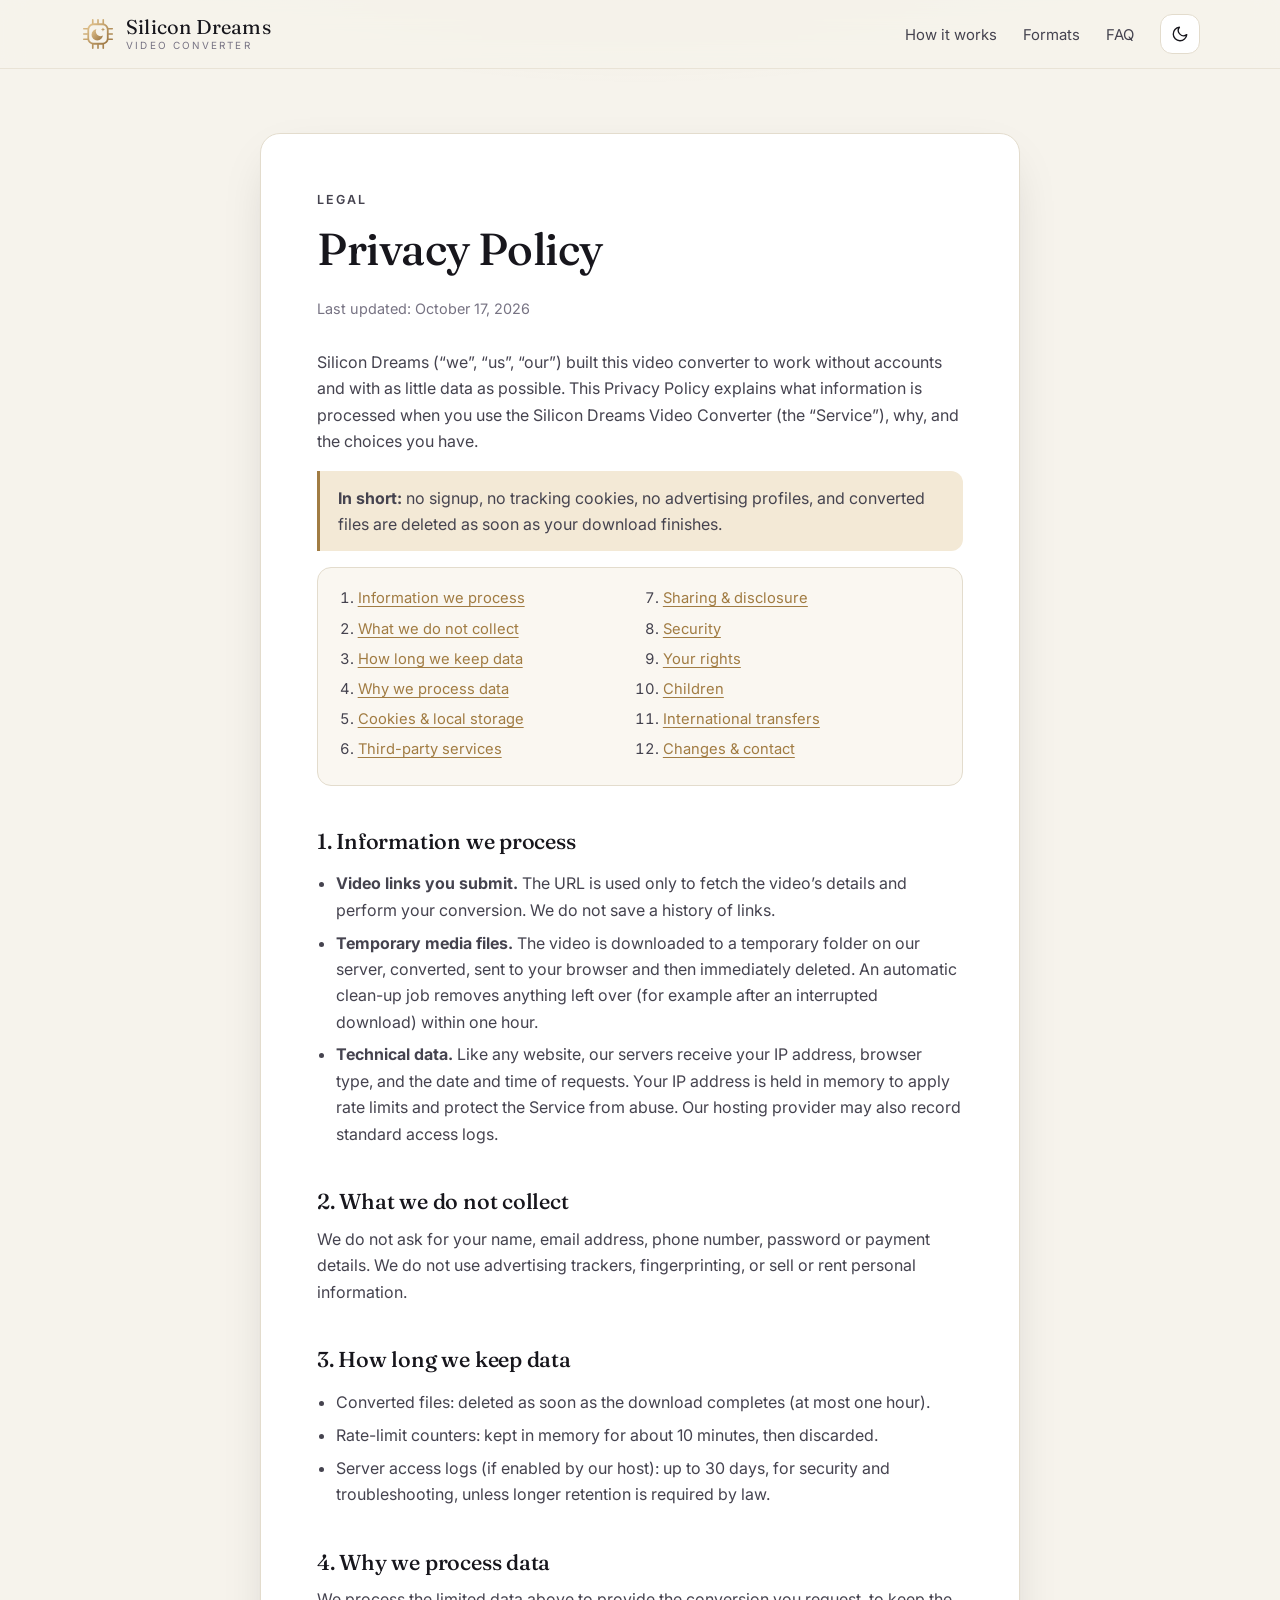
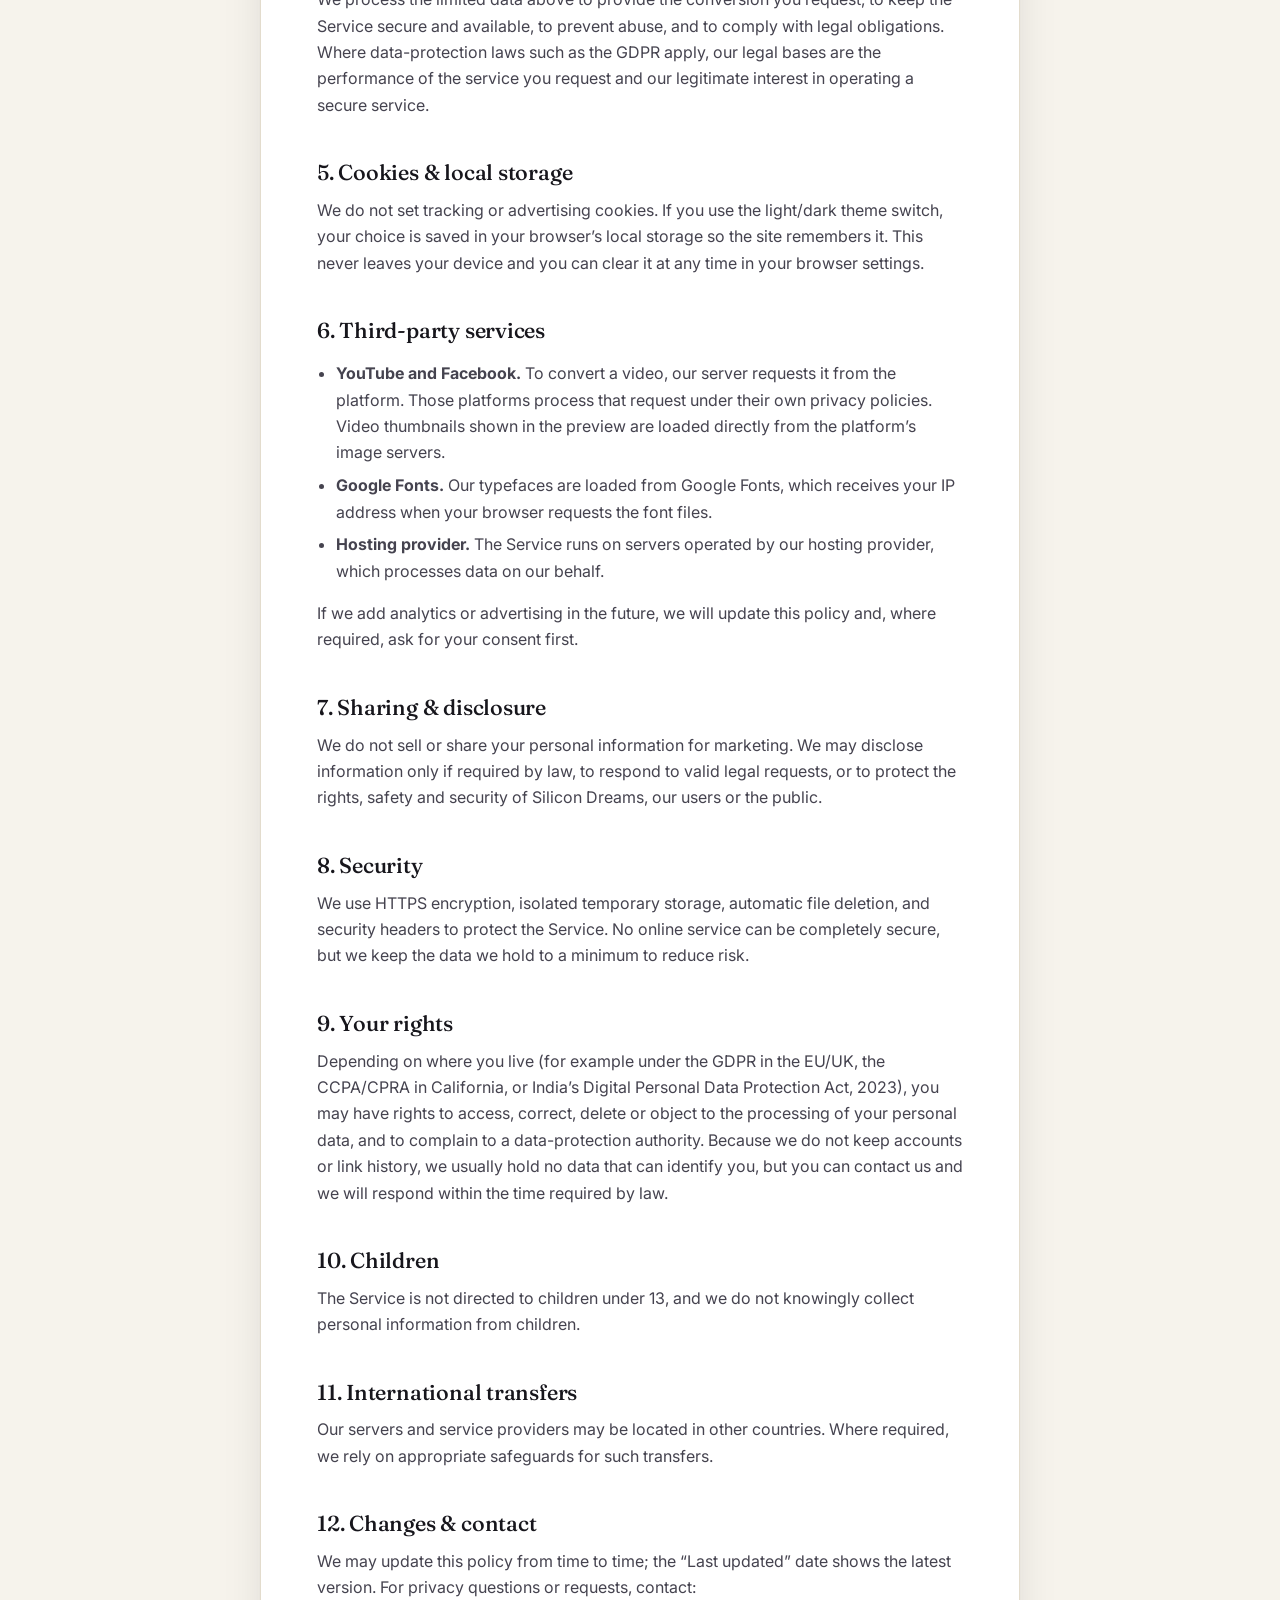
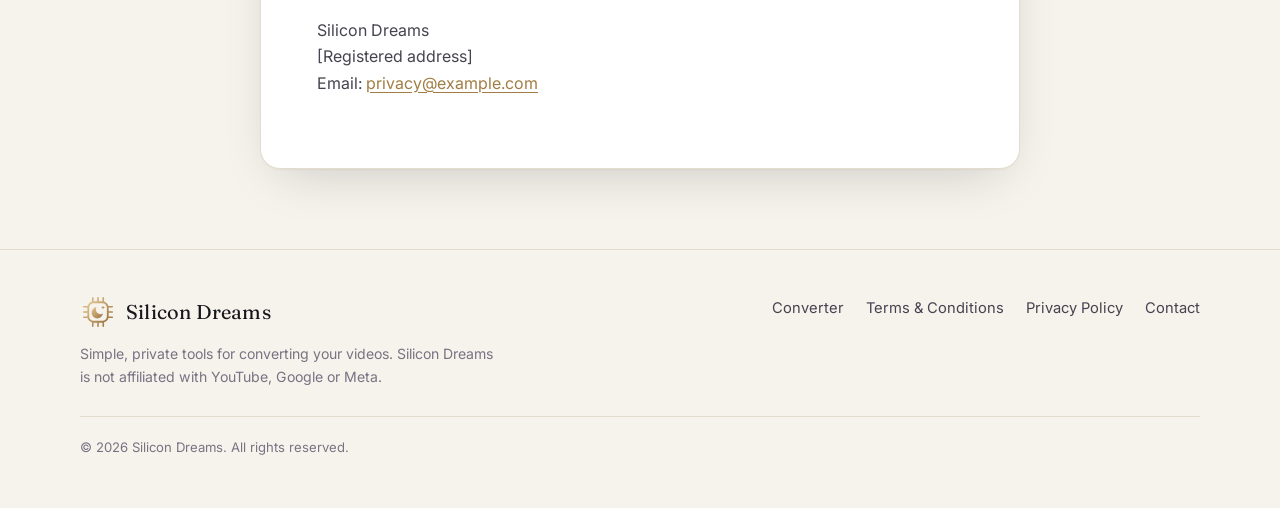
==== privacy.html @ 6b70cf57 "Add files via upload" ====
<!doctype html>
<html lang="en">
<head>
  <meta charset="utf-8">
  <meta name="viewport" content="width=device-width, initial-scale=1">
  <title>Privacy Policy | Silicon Dreams Video Converter</title>
  <meta name="description" content="How Silicon Dreams handles data: no accounts, no stored files, minimal logs.">
  <link rel="canonical" href="https://oles.co.in/video_convert/privacy.html">
  <meta name="robots" content="index, follow">
  <meta name="theme-color" content="#f6f3ec" media="(prefers-color-scheme: light)">
  <meta name="theme-color" content="#0d0d13" media="(prefers-color-scheme: dark)">
  <meta property="og:type" content="website">
  <meta property="og:site_name" content="Silicon Dreams">
  <meta property="og:title" content="Privacy Policy | Silicon Dreams Video Converter">
  <meta property="og:description" content="How Silicon Dreams handles data: no accounts, no stored files, minimal logs.">
  <meta property="og:url" content="https://oles.co.in/video_convert/privacy.html">
  <meta property="og:image" content="https://oles.co.in/video_convert/og-image.png">
  <link rel="icon" href="logo.svg" type="image/svg+xml">
  <link rel="apple-touch-icon" href="apple-touch-icon.png">
  <link rel="manifest" href="site.webmanifest">
  <link rel="preconnect" href="https://fonts.googleapis.com">
  <link rel="preconnect" href="https://fonts.gstatic.com" crossorigin>
  <link rel="stylesheet" href="https://fonts.googleapis.com/css2?family=Fraunces:opsz,wght@9..144,400;9..144,500&family=Inter:wght@400;500;600&display=swap">
  <link rel="stylesheet" href="style.css">
  <script src="theme.js"></script>
</head>
<body>
  <a class="skip" href="#main">Skip to content</a>
  <header class="site-header">
    <nav class="wrap nav" aria-label="Main">
      <a class="brand" href="index.html" aria-label="Silicon Dreams home">
        <img src="logo.svg" alt="" width="36" height="36">
        <span class="brand-name">Silicon Dreams<small>Video Converter</small></span>
      </a>
      <ul class="nav-links">
        <li><a href="index.html#how">How it works</a></li>
        <li><a href="index.html#formats">Formats</a></li>
        <li><a href="index.html#faq">FAQ</a></li>
        <li>
          <button class="icon-btn" id="themeToggle" type="button" aria-label="Toggle dark mode">
            <svg class="theme-moon" viewBox="0 0 24 24" fill="none" stroke="currentColor" stroke-width="1.8" stroke-linecap="round" stroke-linejoin="round"><path d="M21 12.8A9 9 0 1 1 11.2 3a7 7 0 0 0 9.8 9.8z"/></svg>
            <svg class="theme-sun" viewBox="0 0 24 24" fill="none" stroke="currentColor" stroke-width="1.8" stroke-linecap="round"><circle cx="12" cy="12" r="4.2"/><path d="M12 2v2M12 20v2M4.9 4.9l1.4 1.4M17.7 17.7l1.4 1.4M2 12h2M20 12h2M4.9 19.1l1.4-1.4M17.7 6.3l1.4-1.4"/></svg>
          </button>
        </li>
      </ul>
    </nav>
  </header>

  <main id="main">
    <section class="legal">
      <div class="wrap">
        <article class="card">
          <p class="eyebrow">Legal</p>
          <h1>Privacy Policy</h1>
          <p class="updated">Last updated: October 17, 2026</p>

          <p>Silicon Dreams (“we”, “us”, “our”) built this video converter to work without accounts and with as little data as possible. This Privacy Policy explains what information is processed when you use the Silicon Dreams Video Converter (the “Service”), why, and the choices you have.</p>

          <p class="callout"><strong>In short:</strong> no signup, no tracking cookies, no advertising profiles, and converted files are deleted as soon as your download finishes.</p>

          <nav class="toc" aria-label="Contents">
            <ol>
              <li><a href="#p1">Information we process</a></li>
              <li><a href="#p2">What we do not collect</a></li>
              <li><a href="#p3">How long we keep data</a></li>
              <li><a href="#p4">Why we process data</a></li>
              <li><a href="#p5">Cookies &amp; local storage</a></li>
              <li><a href="#p6">Third-party services</a></li>
              <li><a href="#p7">Sharing &amp; disclosure</a></li>
              <li><a href="#p8">Security</a></li>
              <li><a href="#p9">Your rights</a></li>
              <li><a href="#p10">Children</a></li>
              <li><a href="#p11">International transfers</a></li>
              <li><a href="#p12">Changes &amp; contact</a></li>
            </ol>
          </nav>

          <h2 id="p1">1. Information we process</h2>
          <ul>
            <li><strong>Video links you submit.</strong> The URL is used only to fetch the video’s details and perform your conversion. We do not save a history of links.</li>
            <li><strong>Temporary media files.</strong> The video is downloaded to a temporary folder on our server, converted, sent to your browser and then immediately deleted. An automatic clean-up job removes anything left over (for example after an interrupted download) within one hour.</li>
            <li><strong>Technical data.</strong> Like any website, our servers receive your IP address, browser type, and the date and time of requests. Your IP address is held in memory to apply rate limits and protect the Service from abuse. Our hosting provider may also record standard access logs.</li>
          </ul>

          <h2 id="p2">2. What we do not collect</h2>
          <p>We do not ask for your name, email address, phone number, password or payment details. We do not use advertising trackers, fingerprinting, or sell or rent personal information.</p>

          <h2 id="p3">3. How long we keep data</h2>
          <ul>
            <li>Converted files: deleted as soon as the download completes (at most one hour).</li>
            <li>Rate-limit counters: kept in memory for about 10 minutes, then discarded.</li>
            <li>Server access logs (if enabled by our host): up to 30 days, for security and troubleshooting, unless longer retention is required by law.</li>
          </ul>

          <h2 id="p4">4. Why we process data</h2>
          <p>We process the limited data above to provide the conversion you request, to keep the Service secure and available, to prevent abuse, and to comply with legal obligations. Where data-protection laws such as the GDPR apply, our legal bases are the performance of the service you request and our legitimate interest in operating a secure service.</p>

          <h2 id="p5">5. Cookies &amp; local storage</h2>
          <p>We do not set tracking or advertising cookies. If you use the light/dark theme switch, your choice is saved in your browser’s local storage so the site remembers it. This never leaves your device and you can clear it at any time in your browser settings.</p>

          <h2 id="p6">6. Third-party services</h2>
          <ul>
            <li><strong>YouTube and Facebook.</strong> To convert a video, our server requests it from the platform. Those platforms process that request under their own privacy policies. Video thumbnails shown in the preview are loaded directly from the platform’s image servers.</li>
            <li><strong>Google Fonts.</strong> Our typefaces are loaded from Google Fonts, which receives your IP address when your browser requests the font files.</li>
            <li><strong>Hosting provider.</strong> The Service runs on servers operated by our hosting provider, which processes data on our behalf.</li>
          </ul>
          <p>If we add analytics or advertising in the future, we will update this policy and, where required, ask for your consent first.</p>

          <h2 id="p7">7. Sharing &amp; disclosure</h2>
          <p>We do not sell or share your personal information for marketing. We may disclose information only if required by law, to respond to valid legal requests, or to protect the rights, safety and security of Silicon Dreams, our users or the public.</p>

          <h2 id="p8">8. Security</h2>
          <p>We use HTTPS encryption, isolated temporary storage, automatic file deletion, and security headers to protect the Service. No online service can be completely secure, but we keep the data we hold to a minimum to reduce risk.</p>

          <h2 id="p9">9. Your rights</h2>
          <p>Depending on where you live (for example under the GDPR in the EU/UK, the CCPA/CPRA in California, or India’s Digital Personal Data Protection Act, 2023), you may have rights to access, correct, delete or object to the processing of your personal data, and to complain to a data-protection authority. Because we do not keep accounts or link history, we usually hold no data that can identify you, but you can contact us and we will respond within the time required by law.</p>

          <h2 id="p10">10. Children</h2>
          <p>The Service is not directed to children under 13, and we do not knowingly collect personal information from children.</p>

          <h2 id="p11">11. International transfers</h2>
          <p>Our servers and service providers may be located in other countries. Where required, we rely on appropriate safeguards for such transfers.</p>

          <h2 id="p12">12. Changes &amp; contact</h2>
          <p>We may update this policy from time to time; the “Last updated” date shows the latest version. For privacy questions or requests, contact:</p>
          <p>Silicon Dreams<br>[Registered address]<br>Email: <a href="mailto:privacy@example.com">privacy@example.com</a></p>
        </article>
      </div>
    </section>
  </main>

  <footer class="site-footer">
    <div class="wrap">
      <div class="footer-grid">
        <div>
          <a class="brand" href="index.html"><img src="logo.svg" alt="" width="32" height="32"><span class="brand-name">Silicon Dreams</span></a>
          <p>Simple, private tools for converting your videos. Silicon Dreams is not affiliated with YouTube, Google or Meta.</p>
        </div>
        <ul class="footer-links">
          <li><a href="index.html">Converter</a></li>
          <li><a href="terms.html">Terms &amp; Conditions</a></li>
          <li><a href="privacy.html">Privacy Policy</a></li>
          <li><a href="mailto:support@example.com">Contact</a></li>
        </ul>
      </div>
      <p class="copyright">© <span data-year>2026</span> Silicon Dreams. All rights reserved.</p>
    </div>
  </footer>

  <script src="script.js" defer></script>
</body>
</html>
---- style.css ----
/* Silicon Dreams — elegant converter theme */
:root {
  --bg: #f6f3ec; --bg-2: #eee8db; --surface: #ffffff; --surface-2: #faf7f1;
  --ink: #17161c; --ink-2: #45434f; --muted: #777383; --line: #e3dccd;
  --accent: #a17c43; --accent-2: #c9a46a; --accent-ink: #ffffff; --accent-soft: #f3e9d6;
  --ok: #2f7d5b; --err: #b4433a;
  --shadow: 0 1px 2px rgba(23,22,28,.04), 0 18px 50px -20px rgba(23,22,28,.22);
  --radius: 20px;
  --serif: "Fraunces", Georgia, "Times New Roman", serif;
  --sans: "Inter", system-ui, -apple-system, "Segoe UI", Roboto, sans-serif;
  color-scheme: light;
}
@media (prefers-color-scheme: dark) {
  :root:not([data-theme="light"]) {
    --bg: #0d0d13; --bg-2: #13131b; --surface: #17171f; --surface-2: #1d1d27;
    --ink: #f3efe6; --ink-2: #cbc6ba; --muted: #8e8a9b; --line: #2a2a36;
    --accent: #d6b27a; --accent-2: #b38d55; --accent-ink: #16141a; --accent-soft: #2a2418;
    --ok: #5cc196; --err: #ef7d73;
    --shadow: 0 1px 2px rgba(0,0,0,.3), 0 24px 60px -24px rgba(0,0,0,.7);
    color-scheme: dark;
  }
}
:root[data-theme="dark"] {
  --bg: #0d0d13; --bg-2: #13131b; --surface: #17171f; --surface-2: #1d1d27;
  --ink: #f3efe6; --ink-2: #cbc6ba; --muted: #8e8a9b; --line: #2a2a36;
  --accent: #d6b27a; --accent-2: #b38d55; --accent-ink: #16141a; --accent-soft: #2a2418;
  --ok: #5cc196; --err: #ef7d73;
  --shadow: 0 1px 2px rgba(0,0,0,.3), 0 24px 60px -24px rgba(0,0,0,.7);
  color-scheme: dark;
}

*, *::before, *::after { box-sizing: border-box; }
[hidden] { display: none !important; }
html { scroll-behavior: smooth; -webkit-text-size-adjust: 100%; }
body {
  margin: 0; background: var(--bg); color: var(--ink);
  font: 16px/1.65 var(--sans); -webkit-font-smoothing: antialiased;
  overflow-x: hidden;
}
body::before { /* soft champagne glow */
  content: ""; position: fixed; inset: -20vh -10vw auto; height: 70vh; z-index: -1; pointer-events: none;
  background: radial-gradient(60% 60% at 50% 0%, color-mix(in srgb, var(--accent) 18%, transparent), transparent 70%);
}
img, svg { max-width: 100%; display: block; }
a { color: var(--accent); text-underline-offset: 3px; }
a:hover { color: var(--ink); }
h1, h2, h3 { font-family: var(--serif); font-weight: 500; line-height: 1.15; letter-spacing: -.01em; margin: 0 0 .5em; }
h1 { font-size: clamp(2.1rem, 5.2vw, 3.6rem); }
h2 { font-size: clamp(1.6rem, 3.4vw, 2.3rem); }
h3 { font-size: 1.2rem; }
p { margin: 0 0 1em; }
:focus-visible { outline: 2px solid var(--accent); outline-offset: 3px; border-radius: 6px; }
.sr-only { position: absolute; width: 1px; height: 1px; overflow: hidden; clip: rect(0 0 0 0); white-space: nowrap; }
.wrap { width: min(1120px, 100% - 32px); margin-inline: auto; }
.eyebrow { font-size: .78rem; font-weight: 600; letter-spacing: .16em; text-transform: uppercase; color: var(--accent); margin-bottom: .8rem; }
.lede { color: var(--ink-2); font-size: 1.1rem; max-width: 60ch; }
.skip { position: absolute; left: -999px; top: 8px; background: var(--surface); padding: 8px 14px; z-index: 50; }
.skip:focus { left: 16px; }

/* Header */
.site-header {
  position: sticky; top: 0; z-index: 20;
  background: color-mix(in srgb, var(--bg) 82%, transparent);
  backdrop-filter: saturate(140%) blur(12px); -webkit-backdrop-filter: saturate(140%) blur(12px);
  border-bottom: 1px solid color-mix(in srgb, var(--line) 70%, transparent);
}
.nav { display: flex; align-items: center; justify-content: space-between; height: 68px; gap: 16px; }
.brand { display: flex; align-items: center; gap: 10px; text-decoration: none; color: var(--ink); }
.brand img { width: 36px; height: 36px; }
.brand-name { font-family: var(--serif); font-size: 1.25rem; letter-spacing: .01em; line-height: 1; }
.brand-name small { display: block; font-family: var(--sans); font-size: .62rem; letter-spacing: .22em; text-transform: uppercase; color: var(--muted); margin-top: 4px; }
.nav-links { display: flex; align-items: center; gap: 26px; list-style: none; margin: 0; padding: 0; }
.nav-links a { color: var(--ink-2); text-decoration: none; font-size: .93rem; }
.nav-links a:hover { color: var(--ink); }
.icon-btn {
  width: 40px; height: 40px; display: grid; place-items: center; border-radius: 12px;
  border: 1px solid var(--line); background: var(--surface); color: var(--ink); cursor: pointer;
}
.icon-btn:hover { border-color: var(--accent); }
.icon-btn svg { width: 18px; height: 18px; }
.theme-sun { display: none; }
:root[data-theme="dark"] .theme-sun { display: block; }
:root[data-theme="dark"] .theme-moon { display: none; }
@media (prefers-color-scheme: dark) {
  :root:not([data-theme="light"]) .theme-sun { display: block; }
  :root:not([data-theme="light"]) .theme-moon { display: none; }
}
@media (max-width: 760px) { .nav-links li:not(:last-child) { display: none; } }

/* Hero + converter */
.hero { padding: clamp(48px, 9vw, 104px) 0 56px; text-align: center; }
.hero .lede { margin-inline: auto; }
.badges { display: flex; flex-wrap: wrap; justify-content: center; gap: 10px; margin: 18px 0 34px; padding: 0; list-style: none; }
.badges li { font-size: .82rem; color: var(--ink-2); padding: 6px 12px; border: 1px solid var(--line); border-radius: 999px; background: var(--surface); }
.badges li::before { content: "✦ "; color: var(--accent); }

.card {
  background: var(--surface); border: 1px solid var(--line); border-radius: var(--radius);
  box-shadow: var(--shadow);
}
.converter { max-width: 780px; margin-inline: auto; padding: clamp(18px, 3.5vw, 30px); text-align: left; }
.url-row { display: flex; gap: 10px; }
.url-field { position: relative; flex: 1; min-width: 0; }
.url-field input {
  width: 100%; height: 56px; padding: 0 92px 0 18px; border-radius: 14px;
  border: 1px solid var(--line); background: var(--surface-2); color: var(--ink); font: inherit; font-size: 1rem;
  transition: border-color .2s, box-shadow .2s;
}
.url-field input::placeholder { color: var(--muted); }
.url-field input:focus { outline: none; border-color: var(--accent); box-shadow: 0 0 0 4px color-mix(in srgb, var(--accent) 18%, transparent); }
.paste-btn {
  position: absolute; right: 8px; top: 8px; height: 40px; padding: 0 14px; border-radius: 10px;
  border: 1px solid var(--line); background: var(--surface); color: var(--ink-2); font: inherit; font-size: .85rem; cursor: pointer;
}
.paste-btn:hover { color: var(--ink); border-color: var(--accent); }
.btn {
  display: inline-flex; align-items: center; justify-content: center; gap: 8px; height: 56px; padding: 0 26px;
  border-radius: 14px; border: 0; cursor: pointer; font: 600 1rem var(--sans); letter-spacing: .01em;
  color: var(--accent-ink); background: linear-gradient(135deg, var(--accent-2), var(--accent));
  box-shadow: 0 10px 24px -12px color-mix(in srgb, var(--accent) 80%, transparent);
  transition: transform .15s, filter .2s; white-space: nowrap;
}
.btn:hover { filter: brightness(1.06); }
.btn:active { transform: translateY(1px); }
.btn[disabled] { opacity: .6; cursor: progress; }
.btn-block { width: 100%; }
@media (max-width: 560px) { .url-row { flex-direction: column; } .btn { width: 100%; } }

.hint { font-size: .82rem; color: var(--muted); margin: 12px 2px 0; }
.alert { margin-top: 14px; padding: 12px 14px; border-radius: 12px; font-size: .92rem;
  border: 1px solid color-mix(in srgb, var(--err) 35%, transparent); color: var(--err);
  background: color-mix(in srgb, var(--err) 8%, transparent); }

.spinner { width: 18px; height: 18px; border-radius: 50%; border: 2px solid currentColor; border-right-color: transparent; animation: spin .7s linear infinite; }
@keyframes spin { to { transform: rotate(360deg); } }

.result { margin-top: 22px; padding-top: 22px; border-top: 1px solid var(--line); display: grid; gap: 22px; }
.preview { display: grid; grid-template-columns: 200px 1fr; gap: 18px; align-items: center; }
.thumb { position: relative; aspect-ratio: 16/9; border-radius: 12px; overflow: hidden; background: var(--bg-2); }
.thumb img { width: 100%; height: 100%; object-fit: cover; }
.thumb .dur { position: absolute; right: 8px; bottom: 8px; font-size: .74rem; padding: 2px 7px; border-radius: 6px; background: rgba(0,0,0,.72); color: #fff; }
.meta h3 { font-family: var(--sans); font-weight: 600; font-size: 1.02rem; margin: 0 0 4px; display: -webkit-box; -webkit-line-clamp: 2; -webkit-box-orient: vertical; overflow: hidden; }
.meta p { margin: 0; color: var(--muted); font-size: .88rem; }
.pill { display: inline-block; font-size: .72rem; font-weight: 600; letter-spacing: .08em; text-transform: uppercase; padding: 3px 8px; border-radius: 6px; background: var(--accent-soft); color: var(--accent); margin-bottom: 6px; }
@media (max-width: 560px) { .preview { grid-template-columns: 1fr; } }

.group-label { font-size: .78rem; font-weight: 600; letter-spacing: .12em; text-transform: uppercase; color: var(--muted); margin: 0 0 10px; }
.formats { display: grid; grid-template-columns: 1fr 1fr; gap: 18px; border: 0; padding: 0; margin: 0; }
@media (max-width: 560px) { .formats { grid-template-columns: 1fr; } }
.chips { display: flex; flex-wrap: wrap; gap: 8px; }
.chip input { position: absolute; opacity: 0; pointer-events: none; }
.chip span {
  display: inline-flex; align-items: center; height: 40px; padding: 0 16px; border-radius: 10px; cursor: pointer;
  border: 1px solid var(--line); background: var(--surface-2); color: var(--ink-2); font-weight: 600; font-size: .9rem;
  transition: all .15s;
}
.chip span:hover { border-color: var(--accent); color: var(--ink); }
.chip input:checked + span { background: var(--accent-soft); border-color: var(--accent); color: var(--accent); }
.chip input:focus-visible + span { outline: 2px solid var(--accent); outline-offset: 2px; }

.options-row { display: flex; gap: 12px; align-items: end; flex-wrap: wrap; }
.select-wrap { flex: 1; min-width: 180px; }
.select-wrap label { display: block; }
select {
  width: 100%; height: 48px; padding: 0 14px; border-radius: 12px; border: 1px solid var(--line);
  background: var(--surface-2); color: var(--ink); font: inherit;
}
select:disabled { opacity: .55; }
.options-row .btn { height: 48px; flex: 1; min-width: 200px; }

.progress { display: grid; gap: 8px; }
.bar { height: 8px; border-radius: 99px; background: var(--bg-2); overflow: hidden; }
.bar i { display: block; height: 100%; width: 0; border-radius: inherit; background: linear-gradient(90deg, var(--accent-2), var(--accent)); transition: width .25s; }
.bar.indeterminate i { width: 35%; animation: slide 1.3s ease-in-out infinite; }
@keyframes slide { from { transform: translateX(-100%); } to { transform: translateX(300%); } }
.progress-text { font-size: .86rem; color: var(--ink-2); display: flex; justify-content: space-between; }
.success { color: var(--ok); font-weight: 600; }
.consent { font-size: .8rem; color: var(--muted); margin: 0; }

/* Sections */
section { padding: 72px 0; }
.section-head { text-align: center; max-width: 640px; margin: 0 auto 44px; }
.section-head .lede { margin-inline: auto; }
.grid-4 { display: grid; grid-template-columns: repeat(4, 1fr); gap: 18px; }
.grid-3 { display: grid; grid-template-columns: repeat(3, 1fr); gap: 18px; }
@media (max-width: 900px) { .grid-4 { grid-template-columns: repeat(2, 1fr); } .grid-3 { grid-template-columns: 1fr; } }
@media (max-width: 520px) { .grid-4 { grid-template-columns: 1fr; } }
.feature { padding: 26px; }
.feature .ico { width: 44px; height: 44px; border-radius: 12px; display: grid; place-items: center; background: var(--accent-soft); color: var(--accent); margin-bottom: 16px; }
.feature .ico svg { width: 22px; height: 22px; }
.feature p { color: var(--ink-2); font-size: .94rem; margin: 0; }
.step { padding: 28px; position: relative; }
.step .num { font-family: var(--serif); font-size: 2.6rem; line-height: 1; color: var(--accent); opacity: .85; margin-bottom: 12px; }
.step p { color: var(--ink-2); margin: 0; }

.band { background: var(--bg-2); border-block: 1px solid var(--line); }
.format-table { display: grid; grid-template-columns: repeat(auto-fit, minmax(150px, 1fr)); gap: 14px; }
.fmt { padding: 20px; text-align: center; }
.fmt b { display: block; font-family: var(--serif); font-size: 1.5rem; font-weight: 500; color: var(--ink); }
.fmt span { font-size: .84rem; color: var(--muted); }

.faq { max-width: 780px; margin-inline: auto; display: grid; gap: 12px; }
.faq details { padding: 0 22px; }
.faq summary { cursor: pointer; list-style: none; padding: 18px 0; font-weight: 600; display: flex; justify-content: space-between; gap: 16px; }
.faq summary::-webkit-details-marker { display: none; }
.faq summary::after { content: "+"; font-family: var(--serif); font-size: 1.4rem; line-height: 1; color: var(--accent); transition: transform .2s; }
.faq details[open] summary::after { transform: rotate(45deg); }
.faq details p { color: var(--ink-2); padding-bottom: 18px; margin: 0; }

/* Footer */
.site-footer { border-top: 1px solid var(--line); padding: 44px 0 36px; margin-top: 40px; }
.footer-grid { display: flex; flex-wrap: wrap; justify-content: space-between; gap: 24px; align-items: flex-start; }
.footer-grid p { color: var(--muted); font-size: .88rem; max-width: 46ch; margin: 12px 0 0; }
.footer-links { display: flex; flex-wrap: wrap; gap: 22px; list-style: none; padding: 0; margin: 0; }
.footer-links a { color: var(--ink-2); text-decoration: none; font-size: .92rem; }
.footer-links a:hover { color: var(--accent); }
.copyright { color: var(--muted); font-size: .82rem; margin-top: 28px; padding-top: 20px; border-top: 1px solid var(--line); }

/* Legal pages */
.legal { padding: 64px 0 40px; }
.legal article { max-width: 760px; margin-inline: auto; padding: clamp(24px, 5vw, 56px); }
.legal h1 { font-size: clamp(2rem, 4.5vw, 2.8rem); }
.legal .updated { color: var(--muted); font-size: .9rem; margin-bottom: 28px; }
.legal h2 { font-size: 1.35rem; margin-top: 2em; }
.legal p, .legal li { color: var(--ink-2); }
.legal ul { padding-left: 1.2em; }
.legal li { margin-bottom: .4em; }
.legal .toc { background: var(--surface-2); border: 1px solid var(--line); border-radius: 14px; padding: 18px 22px; margin-bottom: 8px; }
.legal .toc ol { margin: 0; padding-left: 1.2em; columns: 2; column-gap: 28px; font-size: .92rem; }
@media (max-width: 560px) { .legal .toc ol { columns: 1; } }
.callout { border-left: 3px solid var(--accent); background: var(--accent-soft); padding: 14px 18px; border-radius: 0 12px 12px 0; color: var(--ink); }

@media (prefers-reduced-motion: reduce) { *, *::before, *::after { animation: none !important; transition: none !important; scroll-behavior: auto !important; } }
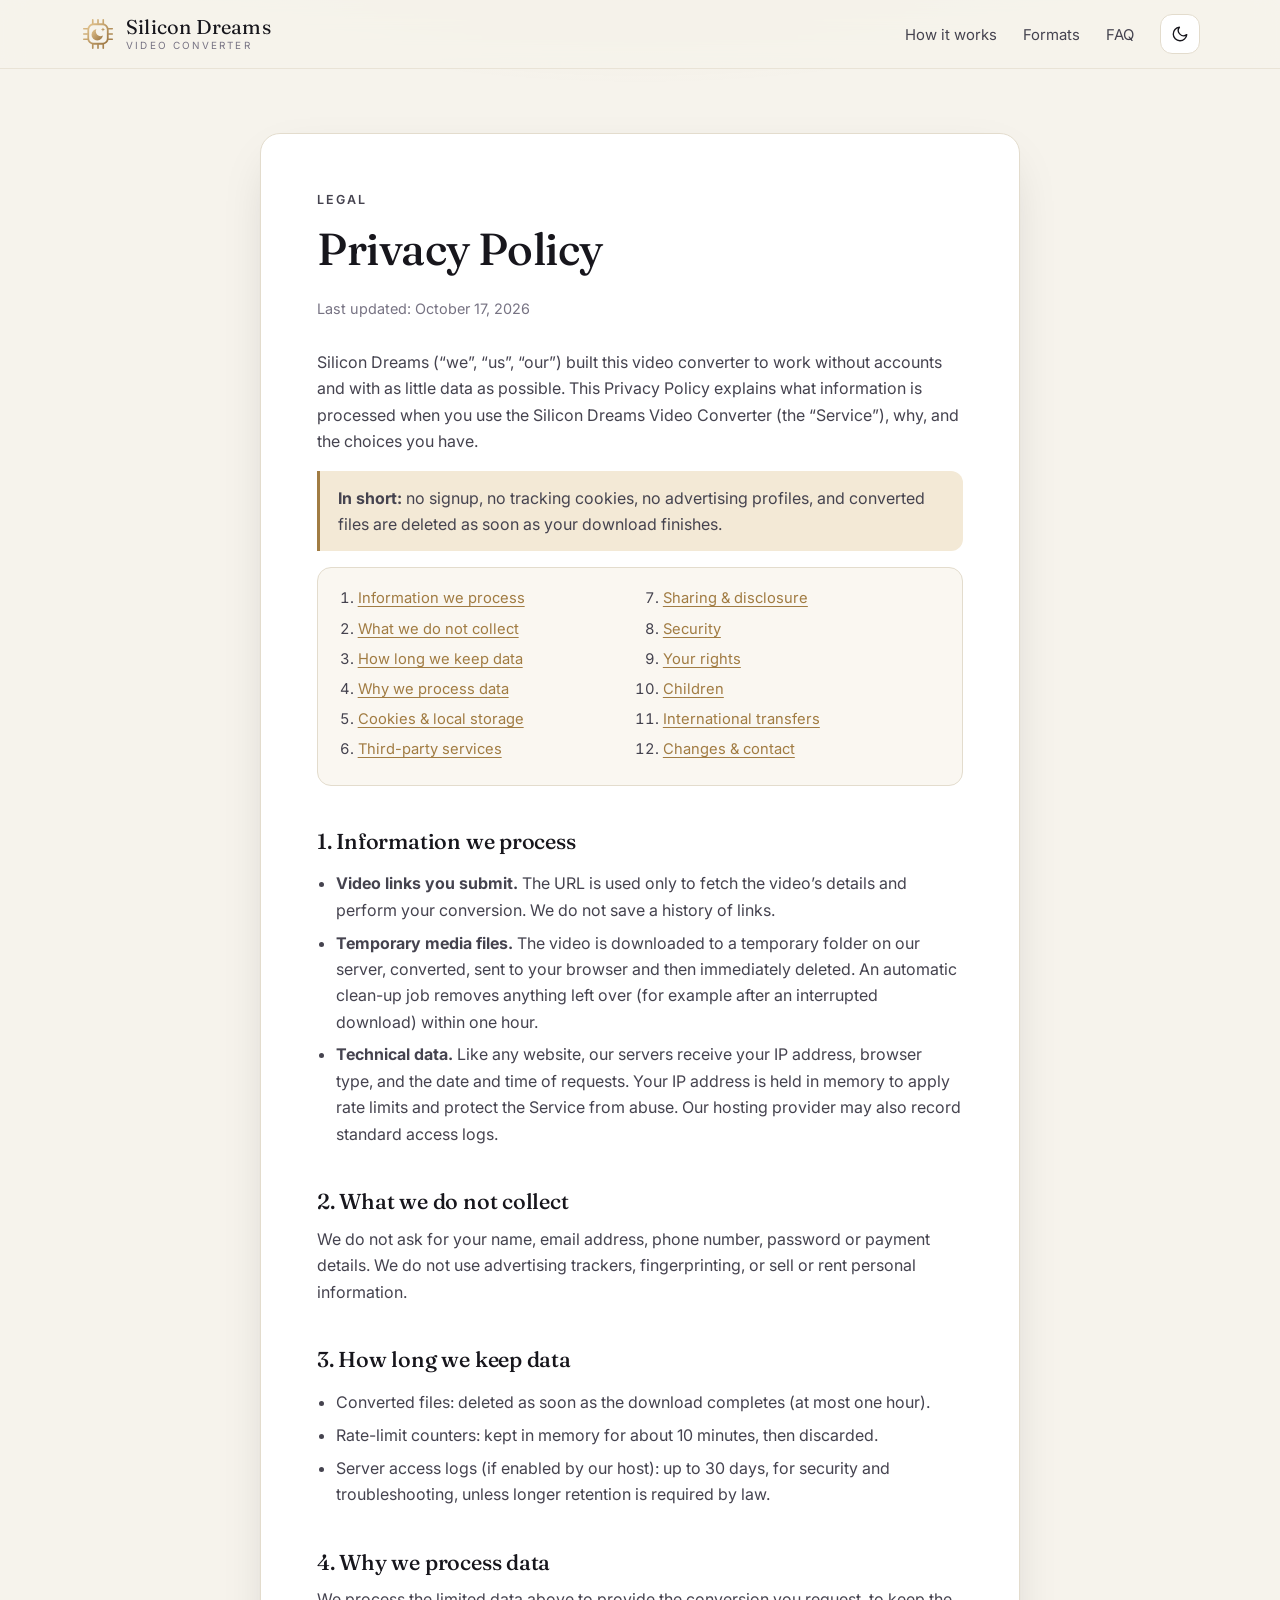
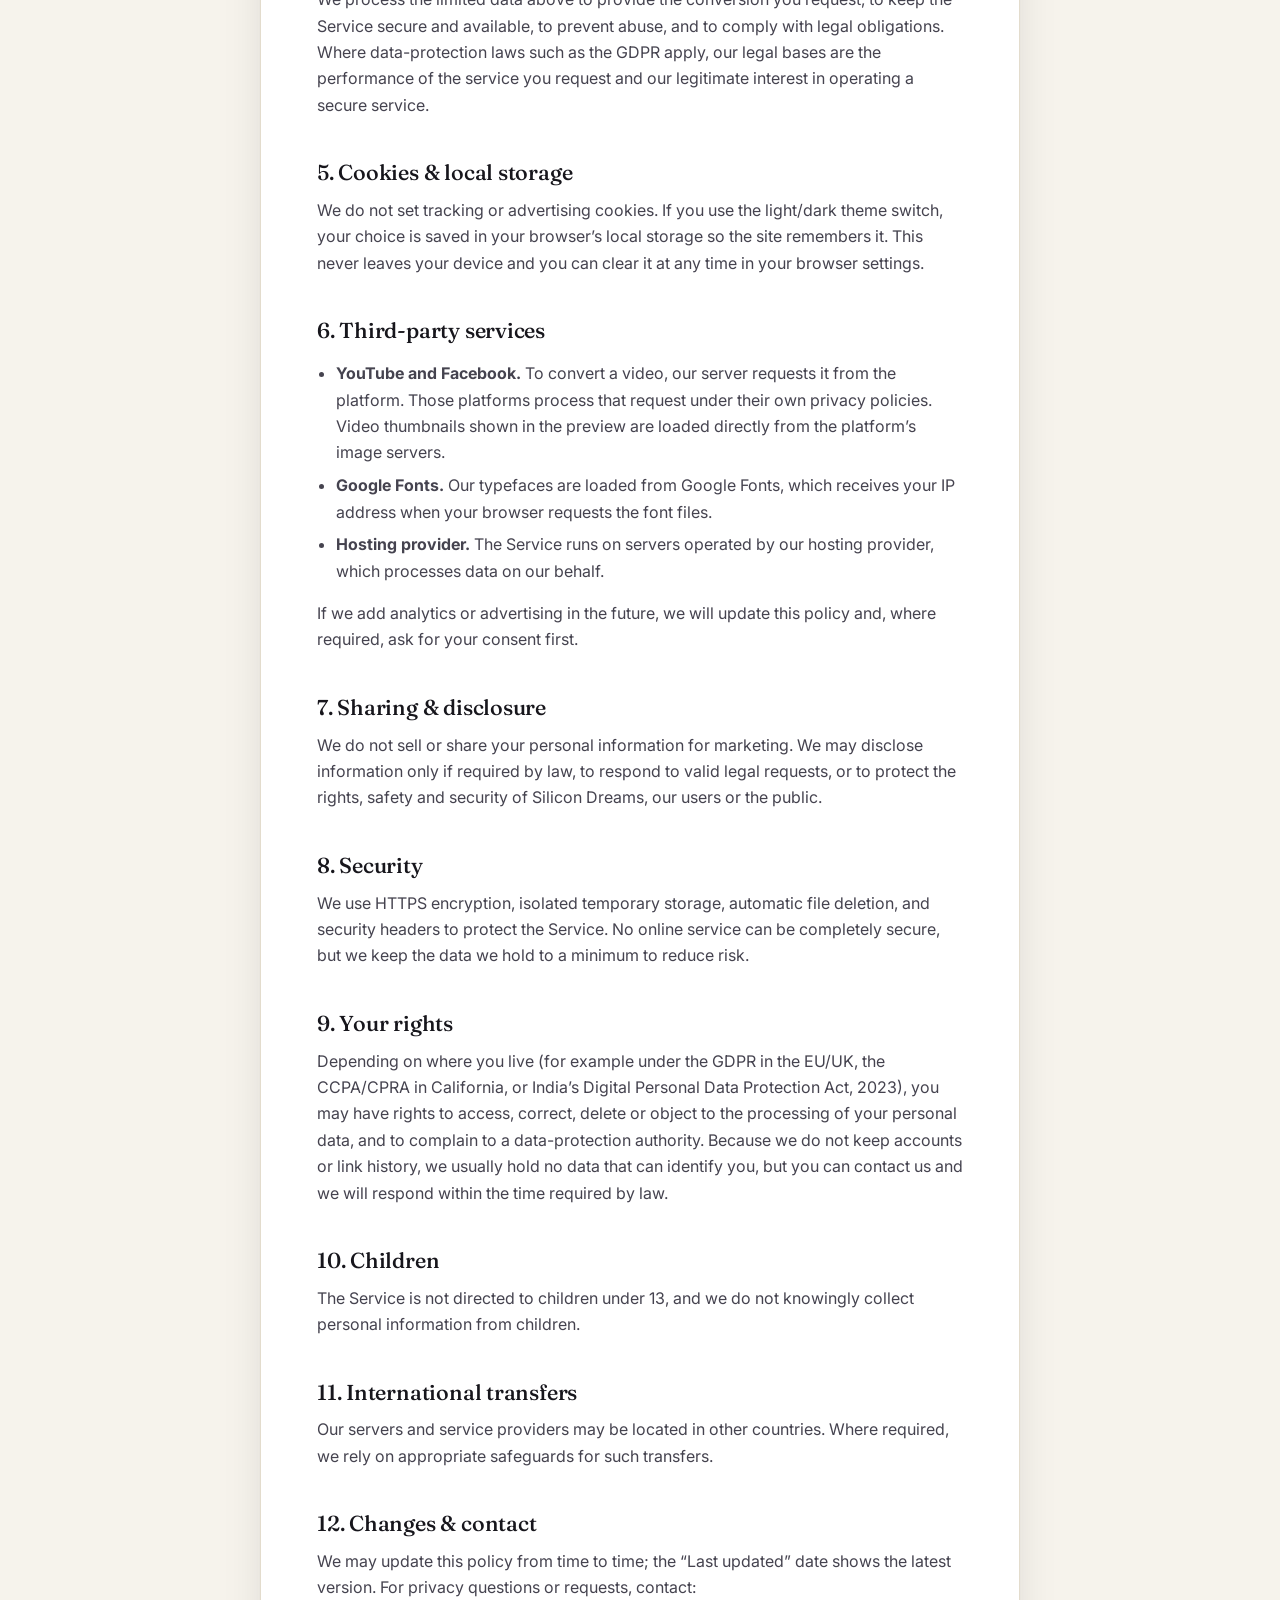
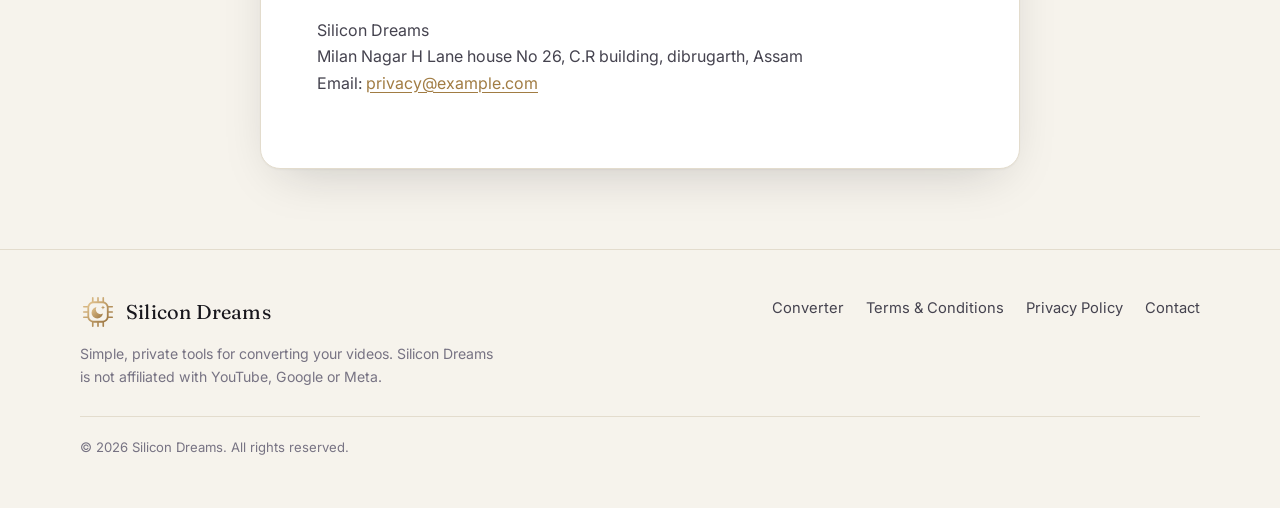
==== commit 57dc1605: "Update privacy.html" ====
--- a/privacy.html
+++ b/privacy.html
@@ -123,7 +123,7 @@
 
           <h2 id="p12">12. Changes &amp; contact</h2>
           <p>We may update this policy from time to time; the “Last updated” date shows the latest version. For privacy questions or requests, contact:</p>
-          <p>Silicon Dreams<br>[Registered address]<br>Email: <a href="mailto:privacy@example.com">privacy@example.com</a></p>
+          <p>Silicon Dreams<br>Milan Nagar H Lane house No 26, C.R building, dibrugarth, Assam<br>Email: <a href="mailto:silicondreams4@gmail.com">privacy@example.com</a></p>
         </article>
       </div>
     </section>
@@ -140,7 +140,7 @@
           <li><a href="index.html">Converter</a></li>
           <li><a href="terms.html">Terms &amp; Conditions</a></li>
           <li><a href="privacy.html">Privacy Policy</a></li>
-          <li><a href="mailto:support@example.com">Contact</a></li>
+          <li><a href="mailto:silicondreams4@gmail.com">Contact</a></li>
         </ul>
       </div>
       <p class="copyright">© <span data-year>2026</span> Silicon Dreams. All rights reserved.</p>
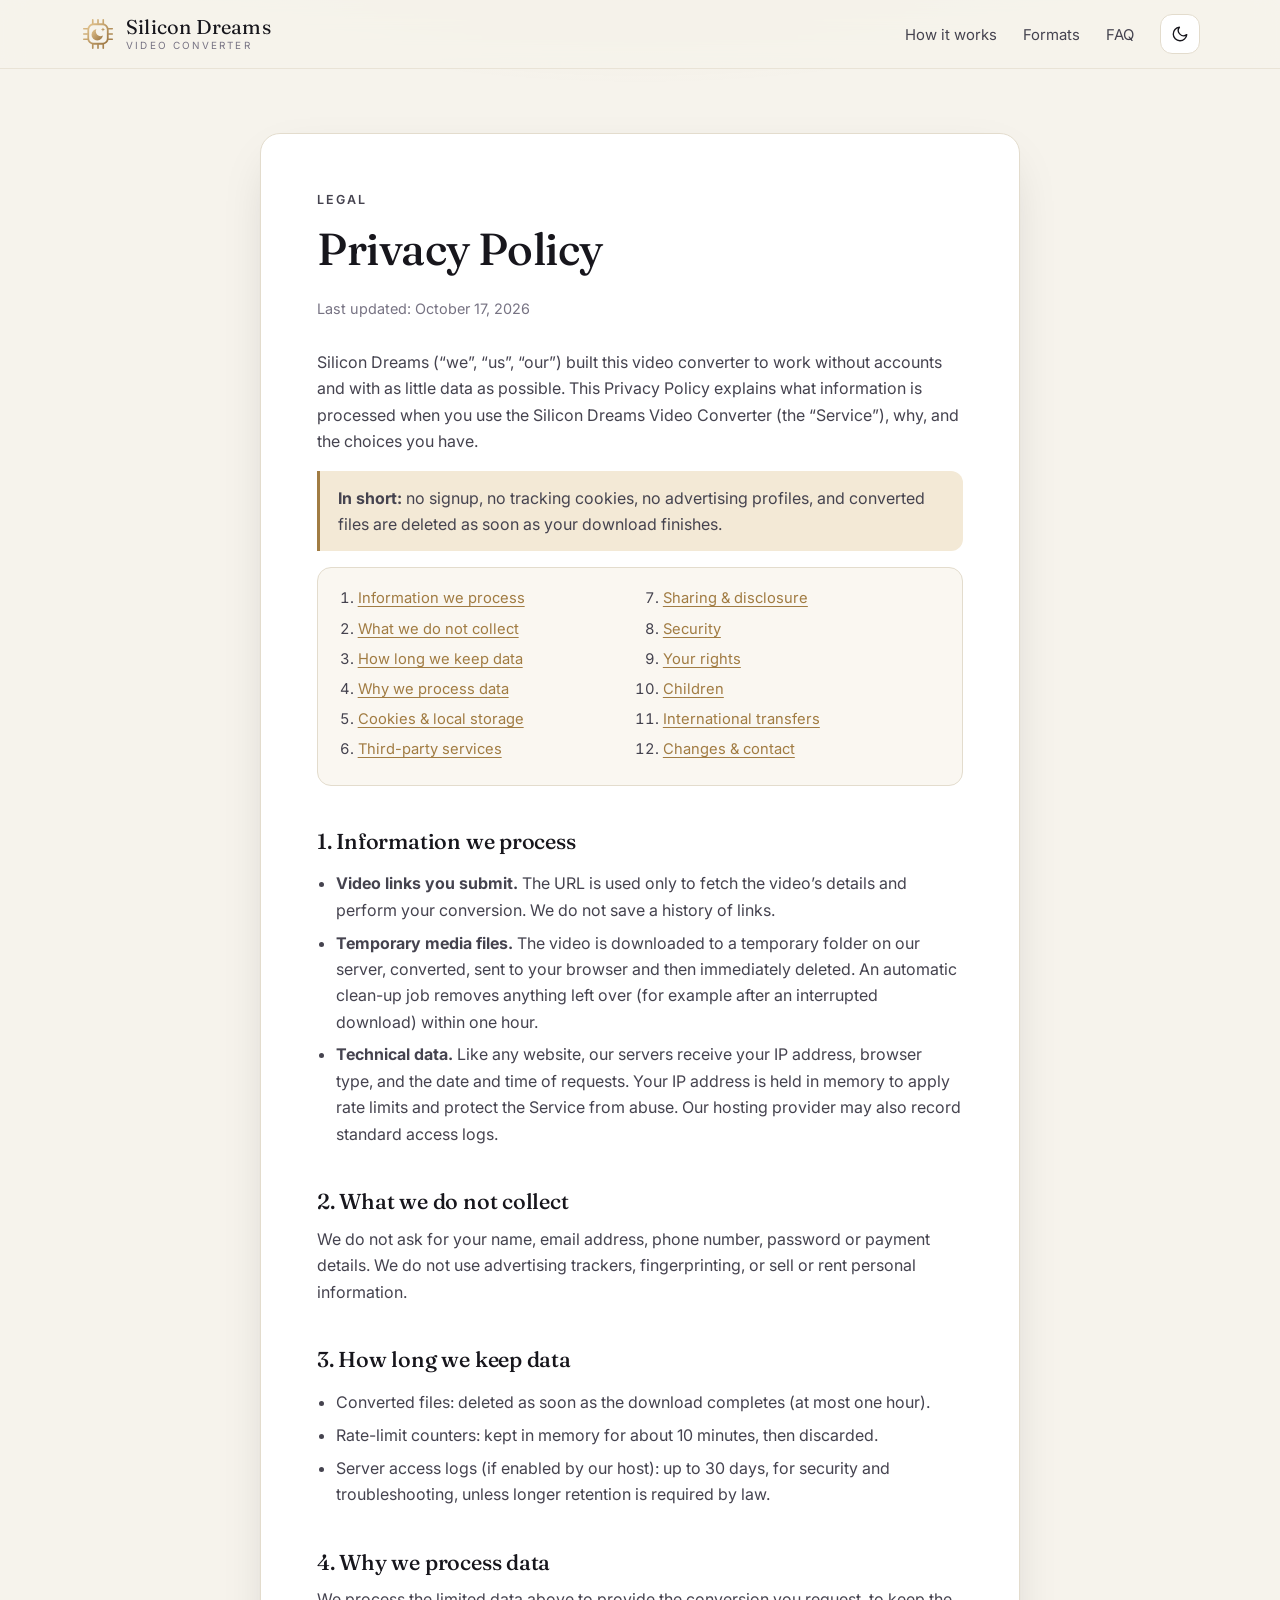
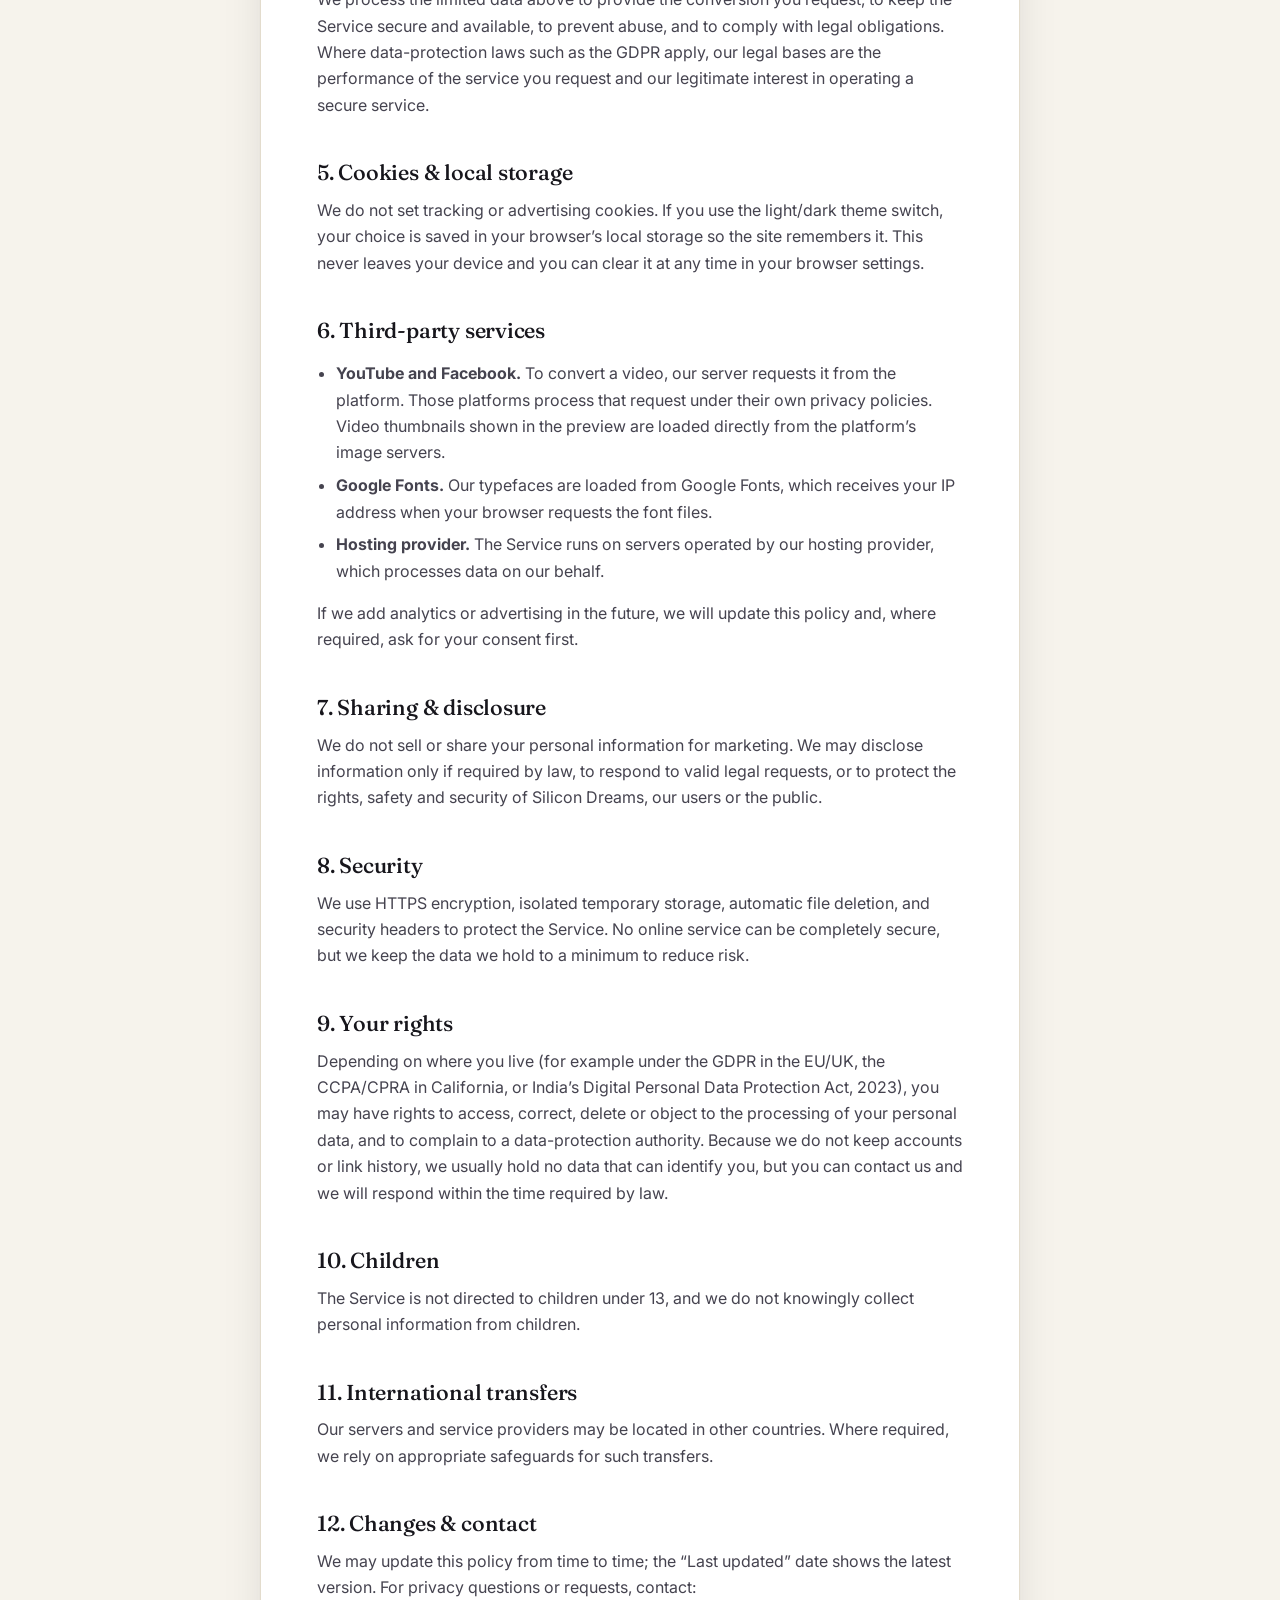
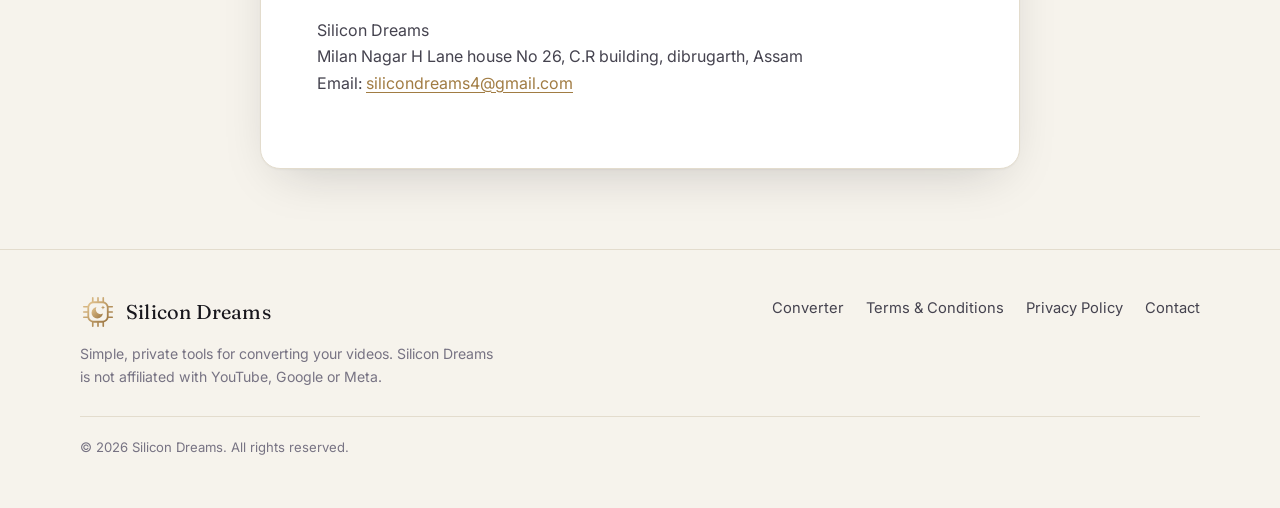
==== commit a865f7be: "Update privacy.html" ====
--- a/privacy.html
+++ b/privacy.html
@@ -123,7 +123,7 @@
 
           <h2 id="p12">12. Changes &amp; contact</h2>
           <p>We may update this policy from time to time; the “Last updated” date shows the latest version. For privacy questions or requests, contact:</p>
-          <p>Silicon Dreams<br>Milan Nagar H Lane house No 26, C.R building, dibrugarth, Assam<br>Email: <a href="mailto:silicondreams4@gmail.com">privacy@example.com</a></p>
+          <p>Silicon Dreams<br>Milan Nagar H Lane house No 26, C.R building, dibrugarth, Assam<br>Email: <a href="mailto:silicondreams4@gmail.com">silicondreams4@gmail.com</a></p>
         </article>
       </div>
     </section>
